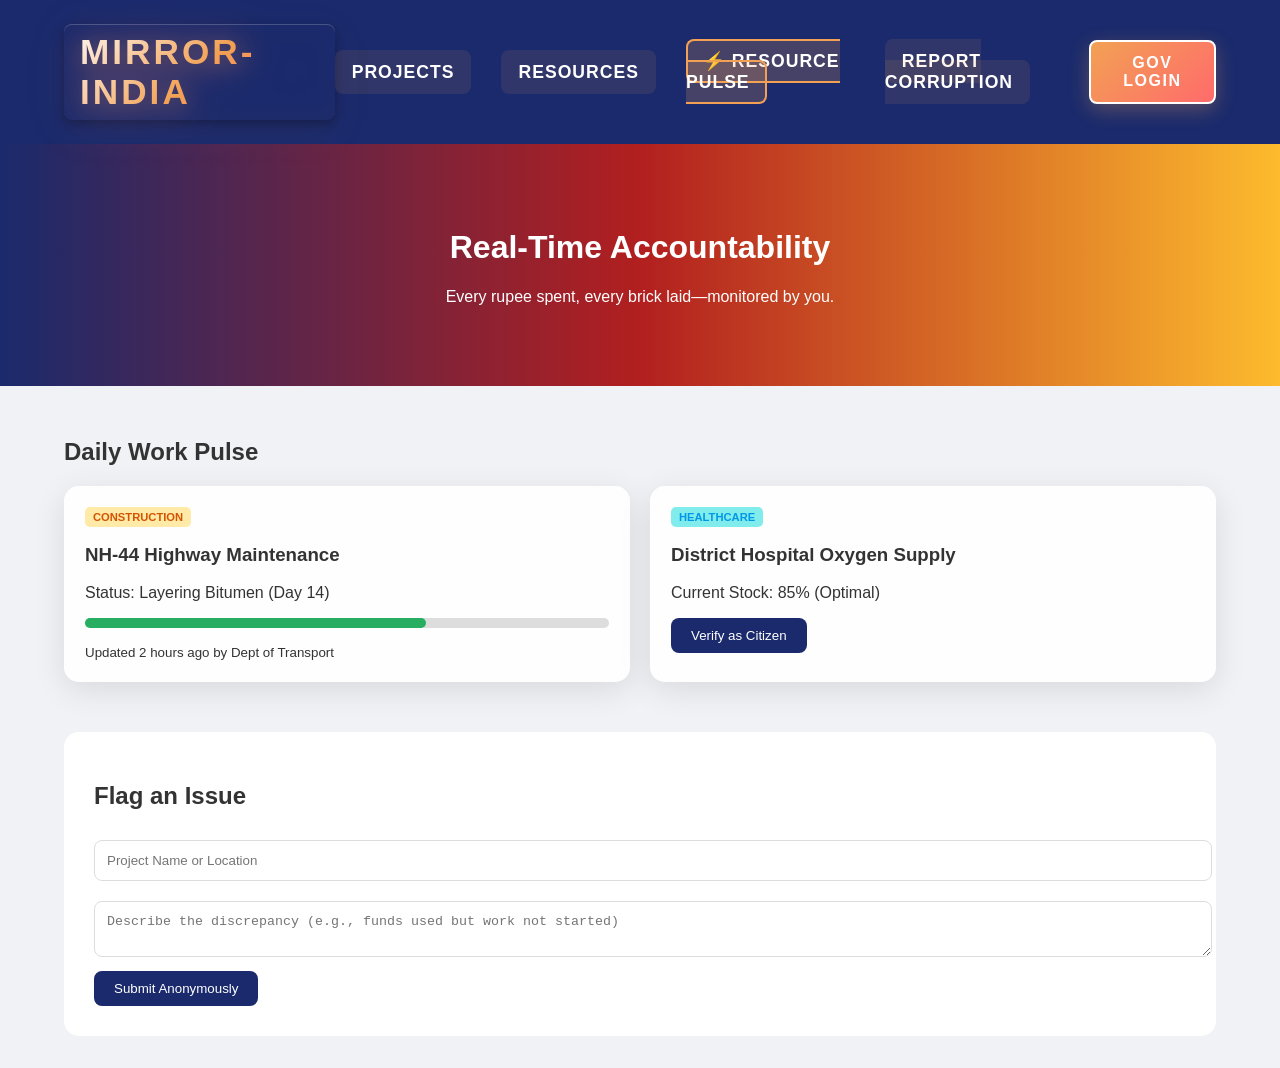
==== index.html @ 455d4a7d "fix your self" ====
<!DOCTYPE html>
<html lang="en">
<head>

    <meta charset="UTF-8">
    <meta name="viewport" content="width=device-width, initial-scale=1.0">
    <title>Bharat-Setu | Transparency Portal</title>
    <link rel="stylesheet" href="style.css">
</head>
<body>
    <nav class="navbar">
        <a href="bharat setu.html" class="logo">MIRROR-<span>INDIA</span></a>
        <ul class="nav-links">
            <li><a href="https://www.pppinindia.gov.in/infrastructure_projects_statewise">Projects</a></li>
            <li><a href="resources.html">Resources</a></li>
            <li><a href="pulse.html" class="pulse-nav">⚡ Resource Pulse</a></li>
            <li><a href="report-corruption.html">Report Corruption</a></li>
            <button class="login-btn" onclick="window.location.href='gov-login.html'">Gov Login</button>
        </ul>
    </nav>

    <header class="hero">
        <h1>Real-Time <span>Accountability</span></h1>
        <p>Every rupee spent, every brick laid—monitored by you.</p>
    </header>

    <main class="container">
        <section class="dashboard">
            <h2>Daily Work Pulse</h2>
            <div class="grid" id="project-grid">
                <div class="card">
                    <span class="tag construction">Construction</span>
                    <h3>NH-44 Highway Maintenance</h3>
                    <p>Status: Layering Bitumen (Day 14)</p>
                    <div class="progress-bar"><div class="progress" style="width: 65%;"></div></div>
                    <small>Updated 2 hours ago by Dept of Transport</small>
                </div>

                <div class="card">
                    <span class="tag health">Healthcare</span>
                    <h3>District Hospital Oxygen Supply</h3>
                    <p>Current Stock: 85% (Optimal)</p>
                    <button class="verify-btn">Verify as Citizen</button>
                </div>
            </div>
        </section>

        <section class="report-box">
            <h2>Flag an Issue</h2>
            <form id="reportForm">
                <input type="text" placeholder="Project Name or Location" required>
                <textarea placeholder="Describe the discrepancy (e.g., funds used but work not started)"></textarea>
                <button type="submit">Submit Anonymously</button>
            </form>
        </section>
    </main>

    <script src="script.js"></script>
</body>
</html>
---- style.css ----
:root {
    --primary: #1a2a6c;
    --accent: #f2a154;
    --success: #27ae60;
    --glass: rgba(255, 255, 255, 0.9);
}

body {
    font-family: 'Segoe UI', Tahoma, Geneva, Verdana, sans-serif;
    margin: 0;
    background: #f0f2f5;
    color: #333;
}

.navbar {
    display: flex;
    justify-content: space-between;
    padding: 1.5rem 5%;
    background: var(--primary);
    color: white;
    align-items: center;
}

.logo {
    font-size: 2.2rem;
    font-weight: 900;
    letter-spacing: 3px;
    background: linear-gradient(135deg, #ffffff 0%, #f2a154 50%, #ff6b6b 100%);
    -webkit-background-clip: text;
    -webkit-text-fill-color: transparent;
    background-clip: text;
    filter: drop-shadow(0 4px 12px rgba(242, 161, 84, 0.4)) drop-shadow(0 0 20px rgba(255, 107, 107, 0.3));
    transition: all 0.3s cubic-bezier(0.34, 1.56, 0.64, 1);
    cursor: pointer;
    position: relative;
    text-transform: uppercase;
    font-family: 'Arial Black', 'Trebuchet MS', sans-serif;
    padding: 8px 16px;
    border-radius: 8px;
    background-image: linear-gradient(135deg, #ffffff 0%, #f2a154 50%, #ff6b6b 100%);
    box-shadow: inset 0 1px 0 rgba(255, 255, 255, 0.2), 0 4px 12px rgba(0, 0, 0, 0.3);
    text-decoration: none;
    display: inline-block;
}

.logo:hover {
    letter-spacing: 4px;
    font-size: 2.3rem;
    filter: drop-shadow(0 6px 20px rgba(242, 161, 84, 0.6)) drop-shadow(0 0 30px rgba(255, 107, 107, 0.5));
    transform: scale(1.05);
}

.logo span {
    font-weight: 900;
    letter-spacing: 3px;
}

.hero {
    text-align: center;
    padding: 4rem 1rem;
    background: linear-gradient(to right, #1a2a6c, #b21f1f, #fdbb2d);
    color: white;
}

.container { padding: 2rem 5%; }

.grid {
    display: grid;
    grid-template-columns: repeat(auto-fit, minmax(300px, 1fr));
    gap: 20px;
    margin-top: 20px;
}

.card {
    background: var(--glass);
    padding: 20px;
    border-radius: 15px;
    box-shadow: 0 8px 32px rgba(0,0,0,0.1);
    border: 1px solid rgba(255,255,255,0.2);
}

.tag {
    font-size: 0.7rem;
    padding: 4px 8px;
    border-radius: 5px;
    text-transform: uppercase;
    font-weight: bold;
}

.construction { background: #ffeaa7; color: #d35400; }
.health { background: #81ecec; color: #0097e6; }

.progress-bar {
    background: #ddd;
    height: 10px;
    border-radius: 5px;
    margin: 15px 0;
}

.progress {
    background: var(--success);
    height: 100%;
    border-radius: 5px;
}

.report-box {
    margin-top: 50px;
    background: #fff;
    padding: 30px;
    border-radius: 15px;
}

input, textarea {
    width: 100%;
    padding: 12px;
    margin: 10px 0;
    border: 1px solid #ddd;
    border-radius: 8px;
}

.nav-links {
    display: flex;
    list-style: none;
    gap: 30px;
    align-items: center;
    margin: 0;
    padding: 0;
}

.nav-links li a {
    color: white;
    text-decoration: none;
    font-size: 1.1rem;
    font-weight: 700;
    letter-spacing: 1px;
    position: relative;
    font-family: 'Trebuchet MS', 'Arial Black', sans-serif;
    text-transform: uppercase;
    padding: 10px 15px;
    border-radius: 8px;
    transition: all 0.3s ease;
    background: rgba(242, 161, 84, 0.1);
    border: 2px solid transparent;
}

.nav-links li a:hover {
    background: var(--accent);
    color: #1a2a6c;
    border: 2px solid white;
    transform: translateY(-3px);
    box-shadow: 0 8px 20px rgba(242, 161, 84, 0.4);
    letter-spacing: 2px;
}

.pulse-nav {
    background: rgba(242, 161, 84, 0.2) !important;
    border: 2px solid #f2a154 !important;
    color: white !important;
    font-weight: 700 !important;
}

.pulse-nav:hover {
    background: var(--accent) !important;
    color: #1a2a6c !important;
    border: 2px solid white !important;
    transform: translateY(-3px) !important;
    box-shadow: 0 8px 20px rgba(242, 161, 84, 0.4) !important;
    letter-spacing: 2px !important;
}

.login-btn {
    background: linear-gradient(135deg, var(--accent) 0%, #ff6b6b 100%);
    color: white;
    border: 2px solid white;
    padding: 12px 25px;
    border-radius: 8px;
    cursor: pointer;
    font-size: 1rem;
    font-weight: 800;
    letter-spacing: 1.5px;
    text-transform: uppercase;
    font-family: 'Trebuchet MS', 'Arial Black', sans-serif;
    transition: all 0.3s ease;
    box-shadow: 0 6px 20px rgba(242, 161, 84, 0.3);
}

.login-btn:hover {
    transform: translateY(-4px) scale(1.05);
    box-shadow: 0 12px 30px rgba(242, 161, 84, 0.6);
    border: 2px solid #ffffff;
}

button {
    background: var(--primary);
    color: white;
    border: none;
    padding: 10px 20px;
    border-radius: 8px;
    cursor: pointer;
}

.resources {
    margin-top: 50px;
    padding: 30px 0;
}

.resources h2 {
    text-align: center;
    font-size: 2.5rem;
    color: var(--primary);
    margin-bottom: 40px;
    font-family: 'Trebuchet MS', 'Arial Black', sans-serif;
    letter-spacing: 1px;
}

.resources-grid {
    display: grid;
    grid-template-columns: repeat(auto-fit, minmax(280px, 1fr));
    gap: 25px;
}

.resource-card {
    background: white;
    padding: 30px;
    border-radius: 15px;
    box-shadow: 0 10px 35px rgba(0, 0, 0, 0.1);
    border-top: 5px solid;
    transition: all 0.3s ease;
    position: relative;
    overflow: hidden;
}

.resource-card:hover {
    transform: translateY(-8px);
    box-shadow: 0 20px 50px rgba(0, 0, 0, 0.15);
}

.resource-card.energy {
    border-top-color: #27ae60;
    background: linear-gradient(135deg, rgba(39, 174, 96, 0.05) 0%, rgba(255, 255, 255, 1) 100%);
}

.resource-card.ecology {
    border-top-color: #16a085;
    background: linear-gradient(135deg, rgba(22, 160, 133, 0.05) 0%, rgba(255, 255, 255, 1) 100%);
}

.resource-card.water {
    border-top-color: #3498db;
    background: linear-gradient(135deg, rgba(52, 152, 219, 0.05) 0%, rgba(255, 255, 255, 1) 100%);
}

.resource-card.minerals {
    border-top-color: #f39c12;
    background: linear-gradient(135deg, rgba(243, 156, 18, 0.05) 0%, rgba(255, 255, 255, 1) 100%);
}

.resource-card.minerals-mission {
    border-top-color: #e91e63;
    background: linear-gradient(135deg, rgba(233, 30, 99, 0.05) 0%, rgba(255, 255, 255, 1) 100%);
}

.resource-card.strategic {
    border-top-color: #9c27b0;
    background: linear-gradient(135deg, rgba(156, 39, 176, 0.05) 0%, rgba(255, 255, 255, 1) 100%);
}

.resource-card.coal {
    border-top-color: #424242;
    background: linear-gradient(135deg, rgba(66, 66, 66, 0.05) 0%, rgba(255, 255, 255, 1) 100%);
}

.resource-card.groundwater {
    border-top-color: #00bcd4;
    background: linear-gradient(135deg, rgba(0, 188, 212, 0.05) 0%, rgba(255, 255, 255, 1) 100%);
}

.resource-category {
    display: inline-block;
    font-size: 0.75rem;
    font-weight: 900;
    letter-spacing: 2px;
    text-transform: uppercase;
    padding: 5px 12px;
    border-radius: 5px;
    margin-bottom: 10px;
}

.resource-card.energy .resource-category {
    background: rgba(39, 174, 96, 0.2);
    color: #27ae60;
}

.resource-card.ecology .resource-category {
    background: rgba(22, 160, 133, 0.2);
    color: #16a085;
}

.resource-card.water .resource-category {
    background: rgba(52, 152, 219, 0.2);
    color: #3498db;
}

.resource-card.minerals .resource-category {
    background: rgba(243, 156, 18, 0.2);
    color: #f39c12;
}

.resource-card.minerals-mission .resource-category {
    background: rgba(233, 30, 99, 0.2);
    color: #e91e63;
}

.resource-card.strategic .resource-category {
    background: rgba(156, 39, 176, 0.2);
    color: #9c27b0;
}

.resource-card.coal .resource-category {
    background: rgba(66, 66, 66, 0.2);
    color: #424242;
}

.resource-card.groundwater .resource-category {
    background: rgba(0, 188, 212, 0.2);
    color: #00bcd4;
}

.resource-header h3 {
    font-size: 1.4rem;
    color: var(--primary);
    margin: 10px 0;
    font-weight: 700;
}

.resource-status {
    color: #777;
    font-size: 0.9rem;
    margin: 8px 0;
    font-weight: 500;
}

.resource-value {
    display: flex;
    align-items: center;
    justify-content: center;
    margin: 20px 0;
}

.resource-value .value {
    font-size: 2.8rem;
    font-weight: 900;
    color: var(--primary);
    font-family: 'Arial Black', sans-serif;
}

.resource-value .unit {
    font-size: 1.2rem;
    font-weight: 700;
    margin-left: 8px;
    opacity: 0.8;
}

.resource-label {
    text-align: center;
    color: #555;
    font-size: 0.95rem;
    font-weight: 600;
    margin-top: 15px;
    padding-top: 15px;
    border-top: 1px solid rgba(0, 0, 0, 0.1);
}

.resource-grid {
    display: grid;
    grid-template-columns: repeat(auto-fit, minmax(300px, 1fr));
    gap: 20px;
    padding: 20px;
    background: #f4f7f6;
    border-radius: 15px;
    margin-top: 30px;
}

.pulse-card {
    background: white;
    border-radius: 12px;
    padding: 20px;
    box-shadow: 0 4px 6px rgba(0,0,0,0.05);
    border: 1px solid #eee;
    transition: all 0.3s ease;
}

.pulse-card:hover {
    transform: translateY(-5px);
    box-shadow: 0 8px 15px rgba(0,0,0,0.1);
}

.pulse-card .tag {
    font-size: 10px;
    font-weight: bold;
    padding: 3px 8px;
    border-radius: 4px;
    text-transform: uppercase;
    display: inline-block;
    margin-bottom: 10px;
}

.tag.energy { background: #fff3e0; color: #ef6c00; }
.tag.ecology { background: #e8f5e9; color: #2e7d32; }
.tag.minerals { background: #f3e5f5; color: #7b1fa2; }

.pulse-card .card-title { 
    font-size: 18px; 
    font-weight: bold; 
    margin: 5px 0; 
    color: #2c3e50; 
}

.pulse-card .status-text { 
    font-size: 14px; 
    color: #666; 
    margin-bottom: 15px; 
}

.progress-bg { 
    background: #eee; 
    border-radius: 10px; 
    height: 10px; 
    overflow: hidden; 
}

.progress-fill { 
    height: 100%; 
    transition: width 0.5s ease-in-out; 
}

.pulse-card .footer-text { 
    font-size: 11px; 
    color: #999; 
    margin-top: 15px; 
    border-top: 1px solid #f0f0f0; 
    padding-top: 10px; 
}
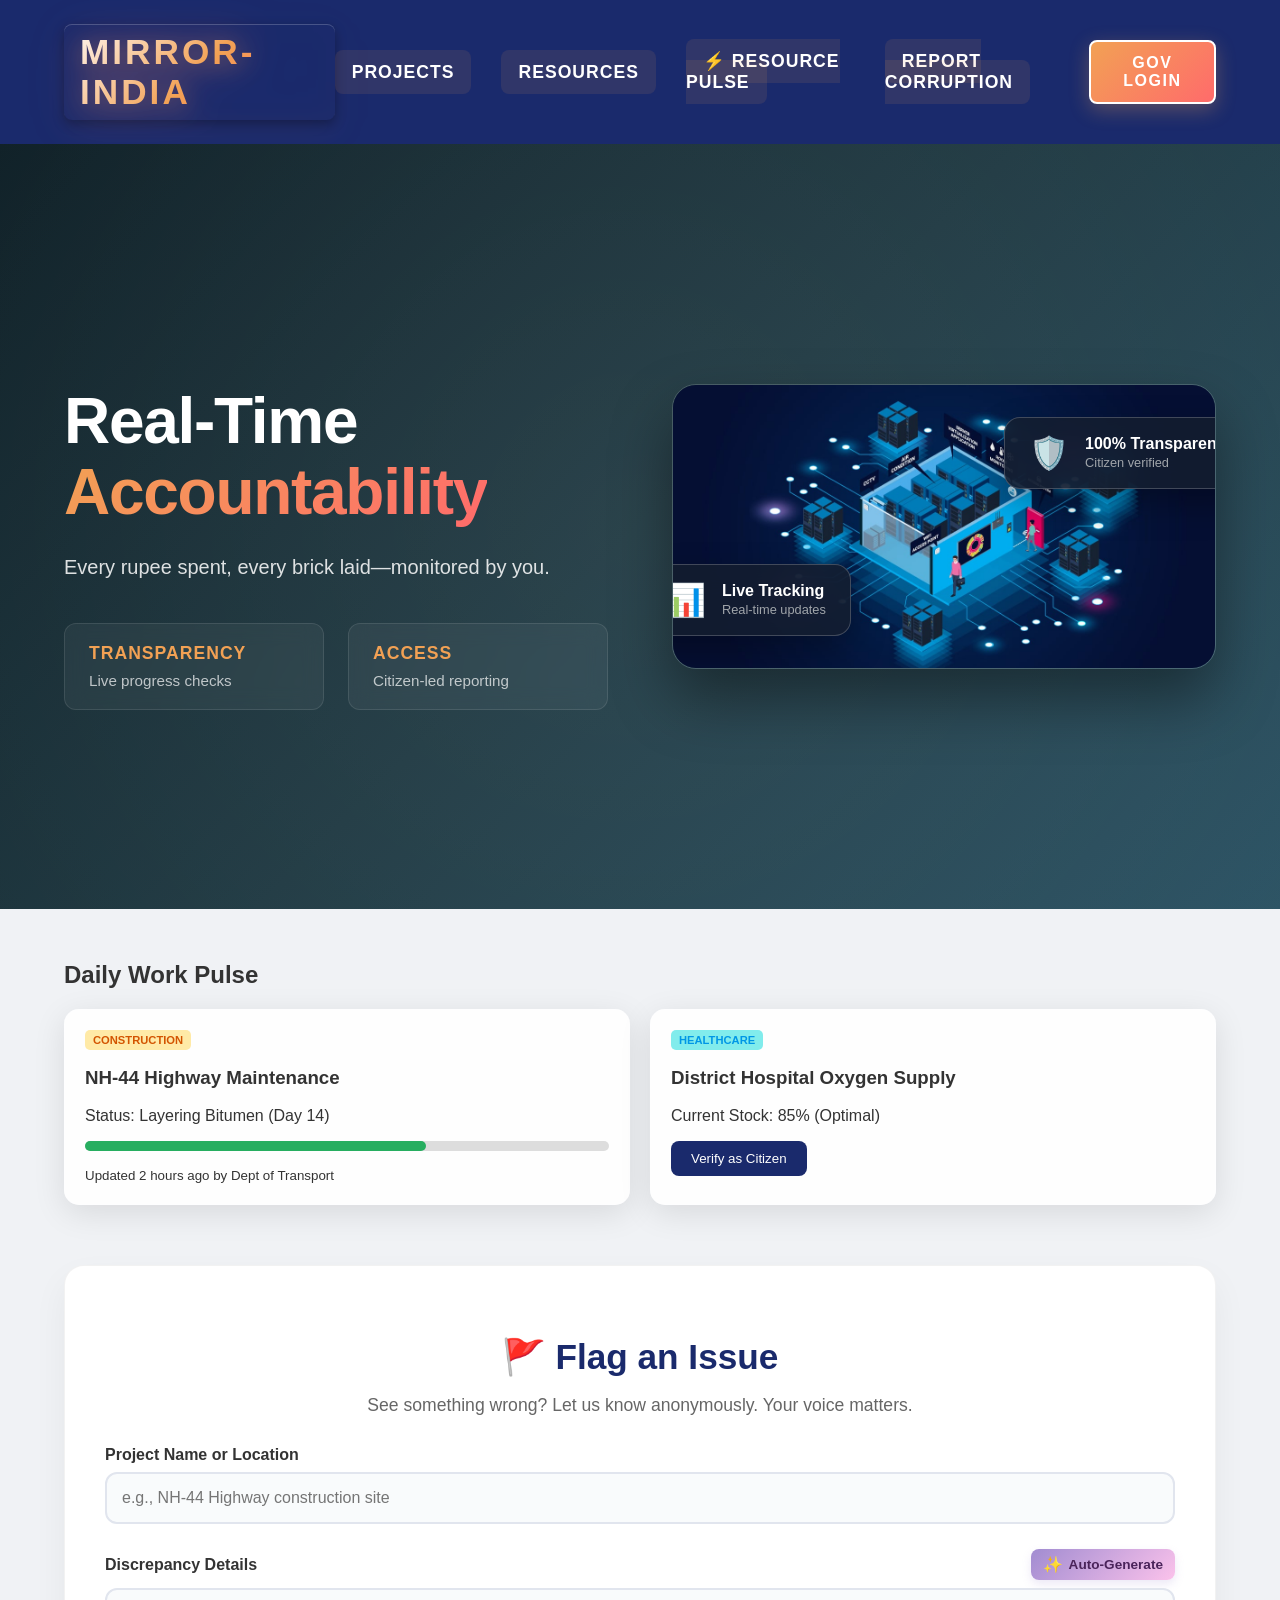
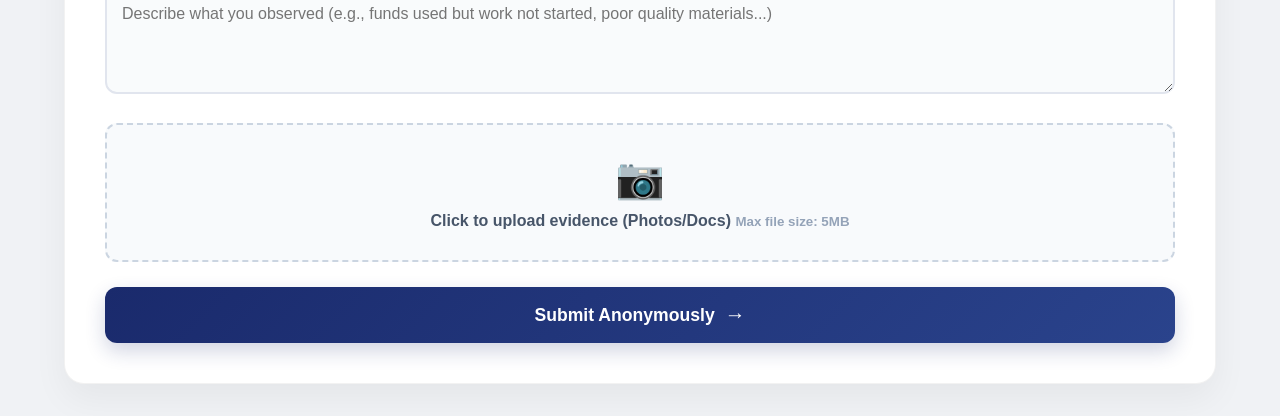
==== commit a2cbc04b: "fix the error and add upload image option" ====
--- a/index.html
+++ b/index.html
@@ -6,6 +6,23 @@
     <meta name="viewport" content="width=device-width, initial-scale=1.0">
     <title>Bharat-Setu | Transparency Portal</title>
     <link rel="stylesheet" href="style.css">
+    <style>
+        @media (max-width: 600px) {
+            .dashboard h2 {
+                font-size: 1.8rem;
+                margin-bottom: 1.5rem;
+            }
+
+            .report-box {
+                margin-top: 2rem;
+                padding: 25px;
+            }
+
+            .report-box h2 {
+                font-size: 1.6rem;
+            }
+        }
+    </style>
 </head>
 <body>
     <nav class="navbar">
@@ -20,8 +37,35 @@
     </nav>
 
     <header class="hero">
-        <h1>Real-Time <span>Accountability</span></h1>
-        <p>Every rupee spent, every brick laid—monitored by you.</p>
+        <div class="hero-inner">
+            <div class="hero-copy">
+                <h1>Real-Time <span>Accountability</span></h1>
+                <p>Every rupee spent, every brick laid—monitored by you.</p>
+                <div class="hero-pillars">
+                    <div class="pillar"><strong>Transparency</strong><span>Live progress checks</span></div>
+                    <div class="pillar"><strong>Access</strong><span>Citizen-led reporting</span></div>
+                </div>
+            </div>
+            <div class="hero-visuals">
+                <div class="hero-image-wrapper">
+                    <img src="images/Blogheader_PPEM-goes-Datacenter.jpg" alt="Infrastructure monitoring">
+                    <div class="hero-floating-badge">
+                        <span class="badge-icon">📊</span>
+                        <div class="badge-text">
+                            <strong>Live Tracking</strong>
+                            <span>Real-time updates</span>
+                        </div>
+                    </div>
+                    <div class="hero-floating-badge-2">
+                        <span class="badge-icon">🛡️</span>
+                        <div class="badge-text">
+                            <strong>100% Transparent</strong>
+                            <span>Citizen verified</span>
+                        </div>
+                    </div>
+                </div>
+            </div>
+        </div>
     </header>
 
     <main class="container">
@@ -45,12 +89,41 @@
             </div>
         </section>
 
-        <section class="report-box">
-            <h2>Flag an Issue</h2>
-            <form id="reportForm">
-                <input type="text" placeholder="Project Name or Location" required>
-                <textarea placeholder="Describe the discrepancy (e.g., funds used but work not started)"></textarea>
-                <button type="submit">Submit Anonymously</button>
+        <section class="report-box modern-report">
+            <div class="report-header">
+                <h2>🚩 Flag an Issue</h2>
+                <p>See something wrong? Let us know anonymously. Your voice matters.</p>
+            </div>
+            <form id="reportForm" class="modern-form">
+                <div class="form-group">
+                    <label for="projectLocation">Project Name or Location</label>
+                    <input type="text" id="projectLocation" placeholder="e.g., NH-44 Highway construction site" required>
+                </div>
+                
+                <div class="form-group">
+                    <div class="label-with-action">
+                        <label for="issueDescription">Discrepancy Details</label>
+                        <button type="button" id="aiGenerateBtn" class="ai-btn">
+                            <span class="sparkle-icon">✨</span> Auto-Generate
+                        </button>
+                    </div>
+                    <textarea id="issueDescription" rows="4" placeholder="Describe what you observed (e.g., funds used but work not started, poor quality materials...)" required></textarea>
+                </div>
+
+                <div class="form-group file-upload-group">
+                    <label for="photoUpload" class="file-upload-label">
+                        <div class="upload-icon">📷</div>
+                        <span>Click to upload evidence (Photos/Docs)</span>
+                        <small>Max file size: 5MB</small>
+                    </label>
+                    <input type="file" id="photoUpload" accept="image/*, .pdf" hidden>
+                    <div id="fileNameDisplay" class="file-name-display"></div>
+                </div>
+
+                <button type="submit" class="submit-btn">
+                    <span>Submit Anonymously</span>
+                    <span class="btn-icon">→</span>
+                </button>
             </form>
         </section>
     </main>
--- a/style.css
+++ b/style.css
@@ -3,6 +3,10 @@
     --accent: #f2a154;
     --success: #27ae60;
     --glass: rgba(255, 255, 255, 0.9);
+}
+
+* {
+    box-sizing: border-box;
 }
 
 body {
@@ -56,10 +60,222 @@
 }
 
 .hero {
-    text-align: center;
-    padding: 4rem 1rem;
-    background: linear-gradient(to right, #1a2a6c, #b21f1f, #fdbb2d);
+    position: relative;
+    overflow: hidden;
+    min-height: 85vh;
+    display: flex;
+    align-items: center;
+    padding: 6rem 5%;
+    background: linear-gradient(135deg, #0f2027 0%, #203a43 50%, #2c5364 100%);
     color: white;
+}
+
+.hero::before {
+    content: "";
+    position: absolute;
+    top: -50%;
+    left: -50%;
+    width: 200%;
+    height: 200%;
+    background: radial-gradient(circle, rgba(255,255,255,0.05) 0%, transparent 60%);
+    animation: rotate 30s linear infinite;
+    z-index: 0;
+}
+
+@keyframes rotate {
+    0% { transform: rotate(0deg); }
+    100% { transform: rotate(360deg); }
+}
+
+.hero-inner {
+    position: relative;
+    max-width: 1400px;
+    width: 100%;
+    margin: 0 auto;
+    display: grid;
+    grid-template-columns: 1fr 1fr;
+    gap: 4rem;
+    align-items: center;
+    z-index: 1;
+}
+
+.hero-copy {
+    text-align: left;
+    z-index: 1;
+    animation: slideUp 1s cubic-bezier(0.16, 1, 0.3, 1);
+}
+
+@keyframes slideUp {
+    from { opacity: 0; transform: translateY(40px); }
+    to { opacity: 1; transform: translateY(0); }
+}
+
+.hero-copy h1 {
+    font-size: clamp(3rem, 5vw, 4.5rem);
+    font-weight: 800;
+    line-height: 1.1;
+    margin-bottom: 1.5rem;
+    letter-spacing: -0.02em;
+}
+
+.hero-copy h1 span {
+    background: linear-gradient(135deg, #f2a154, #ff6b6b);
+    -webkit-background-clip: text;
+    -webkit-text-fill-color: transparent;
+    display: inline-block;
+}
+
+.hero-copy p {
+    font-size: 1.25rem;
+    color: rgba(255, 255, 255, 0.85);
+    line-height: 1.6;
+    margin-bottom: 2.5rem;
+    max-width: 540px;
+}
+
+.hero-pillars {
+    display: flex;
+    gap: 1.5rem;
+    flex-wrap: wrap;
+}
+
+.pillar {
+    background: rgba(255, 255, 255, 0.05);
+    backdrop-filter: blur(10px);
+    border: 1px solid rgba(255, 255, 255, 0.1);
+    padding: 1.2rem 1.5rem;
+    border-radius: 12px;
+    flex: 1;
+    min-width: 200px;
+    transition: transform 0.3s ease, background 0.3s ease;
+}
+
+.pillar:hover {
+    transform: translateY(-5px);
+    background: rgba(255, 255, 255, 0.1);
+    border-color: rgba(242, 161, 84, 0.5);
+}
+
+.pillar strong {
+    display: block;
+    font-size: 1.1rem;
+    color: #f2a154;
+    margin-bottom: 0.5rem;
+    text-transform: uppercase;
+    letter-spacing: 1px;
+}
+
+.pillar span {
+    display: block;
+    font-size: 0.95rem;
+    color: rgba(255, 255, 255, 0.7);
+}
+
+.hero-visuals {
+    position: relative;
+    z-index: 1;
+    display: flex;
+    justify-content: center;
+    align-items: center;
+    animation: fadeIn 1.2s ease-in;
+}
+
+@keyframes fadeIn {
+    from { opacity: 0; }
+    to { opacity: 1; }
+}
+
+.hero-image-wrapper {
+    position: relative;
+    width: 100%;
+    max-width: 600px;
+    border-radius: 24px;
+    overflow: hidden;
+    box-shadow: 0 30px 60px rgba(0,0,0,0.4);
+    border: 1px solid rgba(255,255,255,0.15);
+}
+
+.hero-image-wrapper img {
+    width: 100%;
+    height: auto;
+    display: block;
+    transition: transform 0.7s ease;
+}
+
+.hero-image-wrapper:hover img {
+    transform: scale(1.05);
+}
+
+.hero-floating-badge {
+    position: absolute;
+    bottom: 2rem;
+    left: -2rem;
+    background: rgba(20, 30, 48, 0.85);
+    backdrop-filter: blur(15px);
+    border: 1px solid rgba(255,255,255,0.2);
+    padding: 1rem 1.5rem;
+    border-radius: 16px;
+    display: flex;
+    align-items: center;
+    gap: 1rem;
+    box-shadow: 0 15px 35px rgba(0,0,0,0.3);
+    animation: float 6s ease-in-out infinite;
+}
+
+.hero-floating-badge-2 {
+    position: absolute;
+    top: 2rem;
+    right: -2rem;
+    background: rgba(20, 30, 48, 0.85);
+    backdrop-filter: blur(15px);
+    border: 1px solid rgba(255,255,255,0.2);
+    padding: 1rem 1.5rem;
+    border-radius: 16px;
+    display: flex;
+    align-items: center;
+    gap: 1rem;
+    box-shadow: 0 15px 35px rgba(0,0,0,0.3);
+    animation: float 5s ease-in-out infinite reverse;
+}
+
+@keyframes float {
+    0%, 100% { transform: translateY(0); }
+    50% { transform: translateY(-15px); }
+}
+
+.badge-icon {
+    font-size: 2rem;
+}
+
+.badge-text strong {
+    display: block;
+    font-size: 1rem;
+    color: white;
+}
+
+.badge-text span {
+    font-size: 0.8rem;
+    color: #a0a5aa;
+}
+
+@media (max-width: 1024px) {
+    .hero-inner {
+        grid-template-columns: 1fr;
+        text-align: center;
+        gap: 3rem;
+    }
+    
+    .hero-copy p {
+        margin: 0 auto 2.5rem;
+    }
+    
+    .hero-pillars {
+        justify-content: center;
+    }
+
+    .hero-floating-badge, .hero-floating-badge-2 {
+        display: none;
+    }
 }
 
 .container { padding: 2rem 5%; }
@@ -103,19 +319,172 @@
     border-radius: 5px;
 }
 
-.report-box {
-    margin-top: 50px;
-    background: #fff;
+.modern-report {
+    margin-top: 60px;
+    background: #ffffff;
+    padding: 40px;
+    border-radius: 20px;
+    box-shadow: 0 15px 35px rgba(0,0,0,0.05);
+    border: 1px solid rgba(0,0,0,0.05);
+}
+
+.report-header {
+    text-align: center;
+    margin-bottom: 30px;
+}
+
+.report-header h2 {
+    color: var(--primary);
+    font-size: 2.2rem;
+    margin-bottom: 10px;
+}
+
+.report-header p {
+    color: #666;
+    font-size: 1.1rem;
+}
+
+.modern-form .form-group {
+    margin-bottom: 25px;
+}
+
+.modern-form label {
+    display: block;
+    margin-bottom: 8px;
+    font-weight: 600;
+    color: #333;
+}
+
+.label-with-action {
+    display: flex;
+    justify-content: space-between;
+    align-items: center;
+    margin-bottom: 8px;
+}
+
+.label-with-action label {
+    margin-bottom: 0;
+}
+
+.ai-btn {
+    background: linear-gradient(135deg, #a18cd1 0%, #fbc2eb 100%);
+    border: none;
+    padding: 6px 12px;
+    border-radius: 8px;
+    color: #4a235a;
+    font-size: 0.85rem;
+    font-weight: 700;
+    cursor: pointer;
+    display: flex;
+    align-items: center;
+    gap: 6px;
+    transition: all 0.3s ease;
+    box-shadow: 0 4px 10px rgba(161, 140, 209, 0.2);
+}
+
+.ai-btn:hover {
+    transform: translateY(-2px);
+    box-shadow: 0 6px 15px rgba(161, 140, 209, 0.4);
+    filter: brightness(1.05);
+}
+
+.sparkle-icon {
+    font-size: 1rem;
+}
+
+.modern-form input[type="text"], 
+.modern-form textarea {
+    width: 100%;
+    padding: 15px;
+    border: 2px solid #e1e5ee;
+    border-radius: 12px;
+    font-family: inherit;
+    font-size: 1rem;
+    transition: all 0.3s ease;
+    background: #f9fbfc;
+}
+
+.modern-form input[type="text"]:focus, 
+.modern-form textarea:focus {
+    border-color: var(--accent);
+    outline: none;
+    box-shadow: 0 0 0 4px rgba(242, 161, 84, 0.15);
+    background: #ffffff;
+}
+
+.file-upload-label {
+    display: flex;
+    flex-direction: column;
+    align-items: center;
+    justify-content: center;
     padding: 30px;
-    border-radius: 15px;
-}
-
-input, textarea {
+    border: 2px dashed #cbd5e1;
+    border-radius: 12px;
+    background: #f8fafc;
+    cursor: pointer;
+    transition: all 0.3s ease;
+    text-align: center;
+}
+
+.file-upload-label:hover {
+    border-color: var(--accent);
+    background: #fffafa;
+}
+
+.upload-icon {
+    font-size: 2.5rem;
+    margin-bottom: 10px;
+    color: #94a3b8;
+}
+
+.file-upload-label span {
+    font-weight: 600;
+    color: #475569;
+    margin-bottom: 5px;
+}
+
+.file-upload-label small {
+    color: #94a3b8;
+}
+
+.file-name-display {
+    margin-top: 10px;
+    font-size: 0.9rem;
+    color: var(--success);
+    font-weight: 600;
+    text-align: center;
+}
+
+.submit-btn {
     width: 100%;
-    padding: 12px;
-    margin: 10px 0;
-    border: 1px solid #ddd;
-    border-radius: 8px;
+    padding: 16px;
+    background: linear-gradient(135deg, var(--primary) 0%, #2a438c 100%);
+    color: white;
+    border: none;
+    border-radius: 12px;
+    font-size: 1.1rem;
+    font-weight: 700;
+    cursor: pointer;
+    transition: all 0.3s ease;
+    display: flex;
+    justify-content: center;
+    align-items: center;
+    gap: 10px;
+    box-shadow: 0 8px 20px rgba(26, 42, 108, 0.2);
+}
+
+.submit-btn:hover {
+    transform: translateY(-3px);
+    box-shadow: 0 12px 25px rgba(26, 42, 108, 0.3);
+}
+
+.btn-icon {
+    font-size: 1.3rem;
+    transition: transform 0.3s ease;
+}
+
+.submit-btn:hover .btn-icon {
+    transform: translateX(5px);
 }
 
 .nav-links {
@@ -153,8 +522,8 @@
 }
 
 .pulse-nav {
-    background: rgba(242, 161, 84, 0.2) !important;
-    border: 2px solid #f2a154 !important;
+    background: rgba(242, 161, 84, 0.1) !important;
+    border: 2px solid transparent !important;
     color: white !important;
     font-weight: 700 !important;
 }
@@ -440,4 +809,87 @@
     margin-top: 15px; 
     border-top: 1px solid #f0f0f0; 
     padding-top: 10px; 
+}
+
+@media (max-width: 900px) {
+    .navbar {
+        flex-wrap: wrap;
+        padding: 1rem 5%;
+    }
+
+    .nav-links {
+        flex-direction: column;
+        align-items: stretch;
+        gap: 12px;
+        width: 100%;
+        margin-top: 1rem;
+    }
+
+    .nav-links li,
+    .nav-links li a,
+    .login-btn {
+        width: 100%;
+    }
+
+    .hero,
+    .container {
+        padding-left: 5%;
+        padding-right: 5%;
+    }
+
+    .grid,
+    .resources-grid,
+    .resource-grid {
+        grid-template-columns: 1fr;
+    }
+
+    .resource-card,
+    .pulse-card,
+    .report-box {
+        margin: 0 auto;
+    }
+}
+
+@media (max-width: 600px) {
+    .navbar {
+        align-items: flex-start;
+    }
+
+    .logo {
+        font-size: 1.8rem;
+    }
+
+    .hero {
+        padding: 3rem 1.2rem;
+    }
+
+    .nav-links {
+        gap: 10px;
+    }
+
+    .card,
+    .resource-card,
+    .pulse-card,
+    .report-box {
+        padding: 18px;
+    }
+
+    .resource-header h3 {
+        font-size: 1.25rem;
+    }
+
+    .resource-value .value {
+        font-size: 2rem;
+    }
+
+    .resource-value .unit {
+        font-size: 1rem;
+    }
+
+    input,
+    textarea,
+    select,
+    button {
+        font-size: 0.95rem;
+    }
 }
